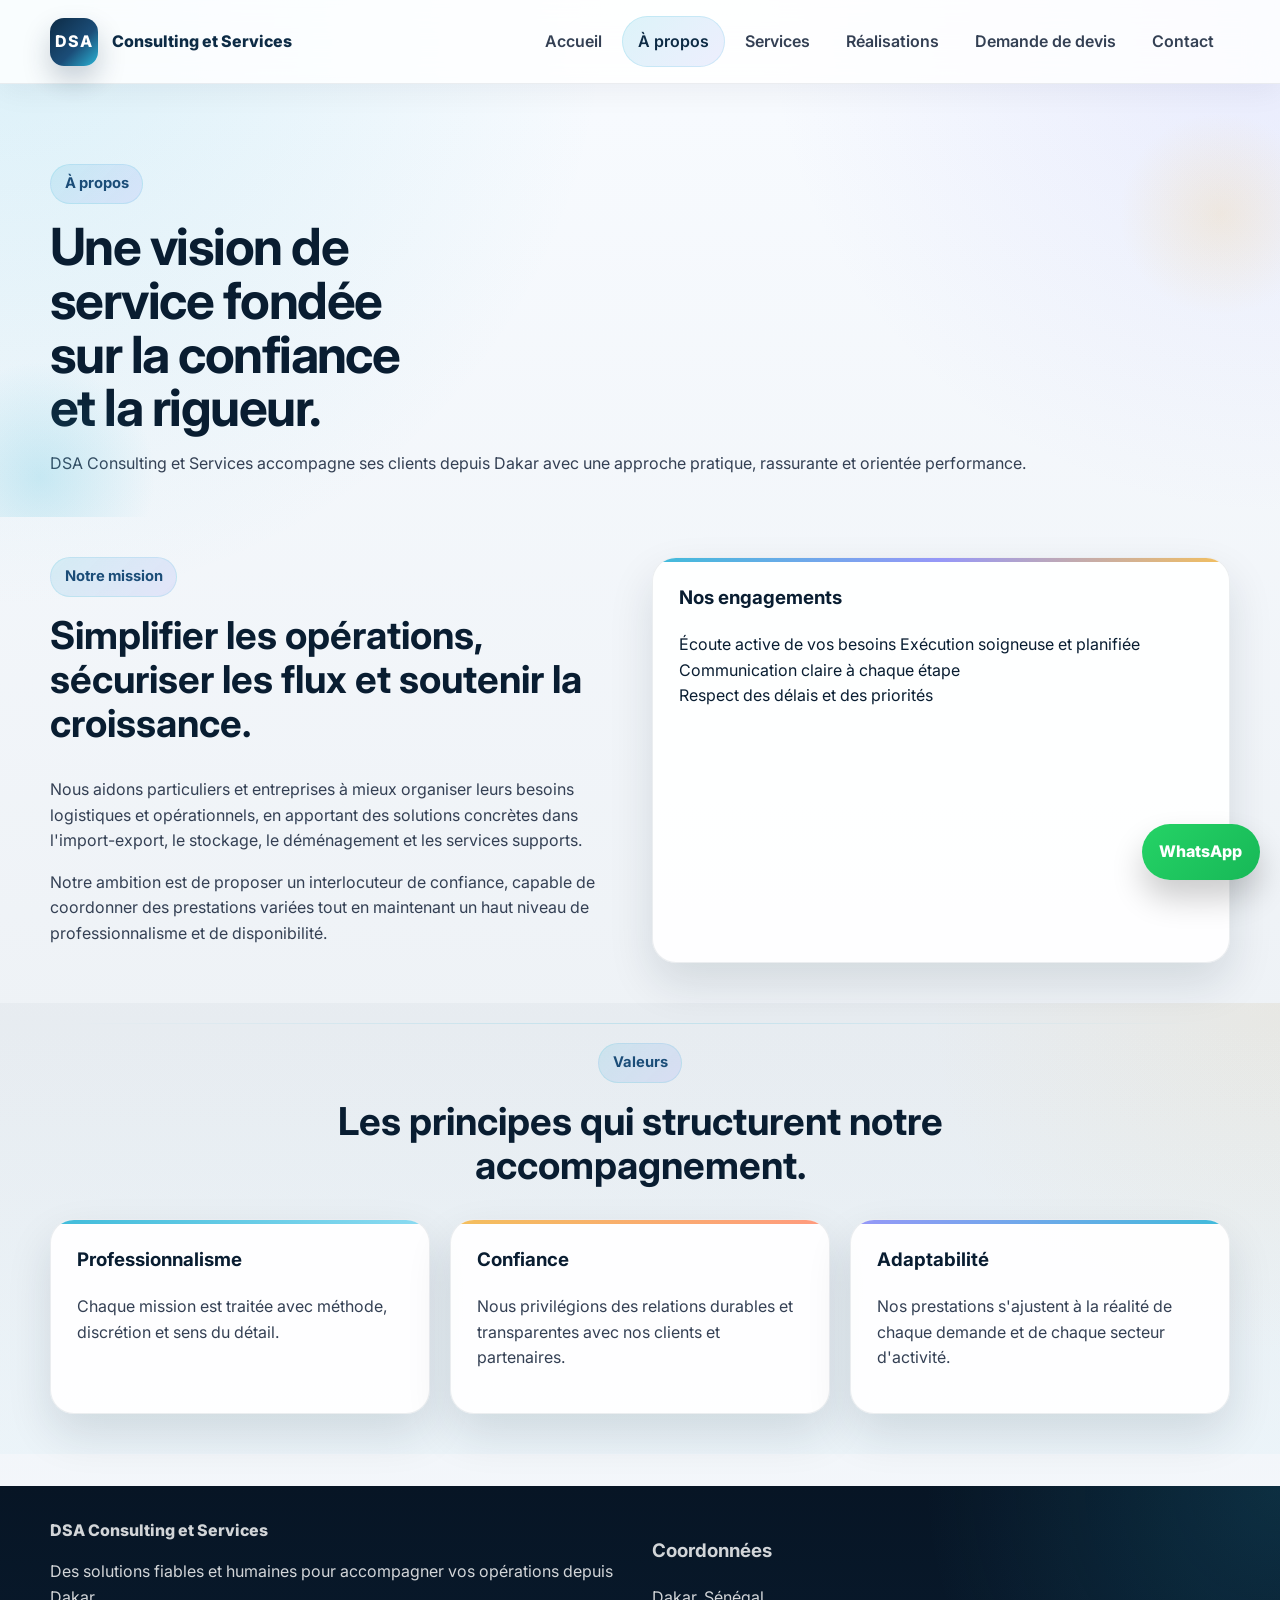
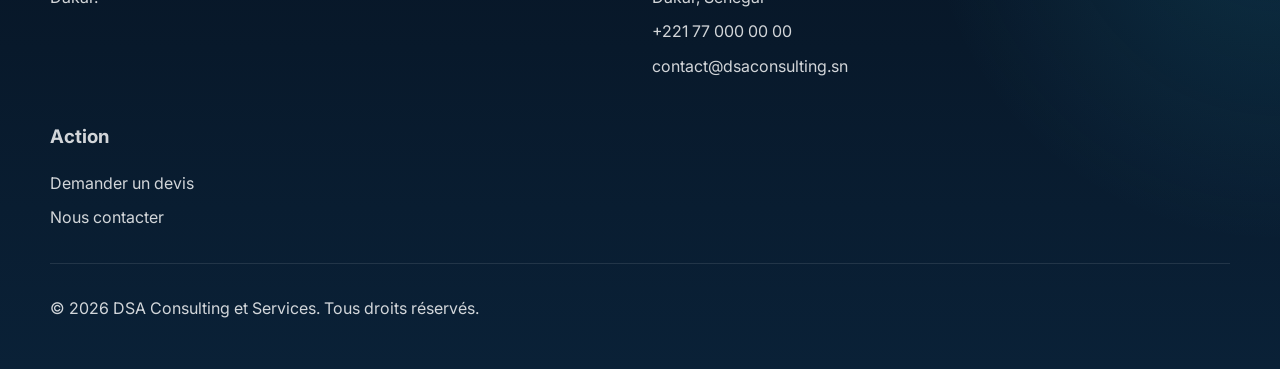
==== about.html @ 28b9440c "Site web DSA Consulting et Services - Version initiale" ====
<!DOCTYPE html>
<html lang="fr">
<head>
  <meta charset="UTF-8">
  <meta name="viewport" content="width=device-width, initial-scale=1.0">
  <title>À propos | DSA Consulting et Services</title>
  <meta name="description" content="Découvrez DSA Consulting et Services, entreprise basée à Dakar spécialisée dans l'import-export, la logistique et les services d'accompagnement pour particuliers et entreprises.">
  <meta name="robots" content="index, follow">
  <link rel="preconnect" href="https://fonts.googleapis.com">
  <link rel="preconnect" href="https://fonts.gstatic.com" crossorigin>
  <link href="https://fonts.googleapis.com/css2?family=Inter:wght@400;500;600;700;800&display=swap" rel="stylesheet">
  <link rel="stylesheet" href="assets/styles.css">
  <script defer src="assets/script.js"></script>
</head>
<body>
  <a class="skip-link" href="#main-content">Aller au contenu</a>

  <header class="site-header">
    <div class="container nav-wrapper">
      <a class="brand" href="index.html">
        <span class="brand-mark">DSA</span>
        <span class="brand-text">Consulting et Services</span>
      </a>
      <button class="nav-toggle" type="button" aria-expanded="false" aria-controls="site-nav">
        <span></span>
        <span></span>
        <span></span>
      </button>
      <nav class="site-nav" id="site-nav" aria-label="Navigation principale">
        <a href="index.html">Accueil</a>
        <a class="is-active" href="about.html">À propos</a>
        <a href="services.html">Services</a>
        <a href="realisations.html">Réalisations</a>
        <a href="devis.html">Demande de devis</a>
        <a href="contact.html">Contact</a>
      </nav>
    </div>
  </header>

  <main id="main-content">
    <section class="page-hero page-hero-small">
      <div class="container">
        <span class="eyebrow">À propos</span>
        <h1>Une vision de service fondée sur la confiance et la rigueur.</h1>
        <p>DSA Consulting et Services accompagne ses clients depuis Dakar avec une approche pratique, rassurante et orientée performance.</p>
      </div>
    </section>

    <section class="section">
      <div class="container split-section">
        <div>
          <div class="section-heading section-heading-left">
            <span class="eyebrow">Notre mission</span>
            <h2>Simplifier les opérations, sécuriser les flux et soutenir la croissance.</h2>
          </div>
          <p>
            Nous aidons particuliers et entreprises à mieux organiser leurs besoins logistiques et opérationnels,
            en apportant des solutions concrètes dans l'import-export, le stockage, le déménagement et les services supports.
          </p>
          <p>
            Notre ambition est de proposer un interlocuteur de confiance, capable de coordonner des prestations variées
            tout en maintenant un haut niveau de professionnalisme et de disponibilité.
          </p>
        </div>
        <div class="card info-panel">
          <h3>Nos engagements</h3>
          <ul class="check-list">
            <li>Écoute active de vos besoins</li>
            <li>Exécution soigneuse et planifiée</li>
            <li>Communication claire à chaque étape</li>
            <li>Respect des délais et des priorités</li>
          </ul>
        </div>
      </div>
    </section>

    <section class="section section-alt">
      <div class="container">
        <div class="section-heading">
          <span class="eyebrow">Valeurs</span>
          <h2>Les principes qui structurent notre accompagnement.</h2>
        </div>
        <div class="grid grid-3">
          <article class="card feature-card">
            <h3>Professionnalisme</h3>
            <p>Chaque mission est traitée avec méthode, discrétion et sens du détail.</p>
          </article>
          <article class="card feature-card">
            <h3>Confiance</h3>
            <p>Nous privilégions des relations durables et transparentes avec nos clients et partenaires.</p>
          </article>
          <article class="card feature-card">
            <h3>Adaptabilité</h3>
            <p>Nos prestations s'ajustent à la réalité de chaque demande et de chaque secteur d'activité.</p>
          </article>
        </div>
      </div>
    </section>
  </main>

  <footer class="site-footer">
    <div class="container footer-grid">
      <div>
        <a class="brand footer-brand" href="index.html">DSA Consulting et Services</a>
        <p>Des solutions fiables et humaines pour accompagner vos opérations depuis Dakar.</p>
      </div>
      <div>
        <h3>Coordonnées</h3>
        <ul class="footer-list">
          <li>Dakar, Sénégal</li>
          <li><a href="tel:+221770000000">+221 77 000 00 00</a></li>
          <li><a href="mailto:contact@dsaconsulting.sn">contact@dsaconsulting.sn</a></li>
        </ul>
      </div>
      <div>
        <h3>Action</h3>
        <ul class="footer-list">
          <li><a href="devis.html">Demander un devis</a></li>
          <li><a href="contact.html">Nous contacter</a></li>
        </ul>
      </div>
    </div>
    <div class="container footer-bottom">
      <p>&copy; 2026 DSA Consulting et Services. Tous droits réservés.</p>
    </div>
  </footer>

  <a class="whatsapp-float" href="https://wa.me/221770000000?text=Bonjour%20DSA%20Consulting%20et%20Services%2C%20je%20souhaite%20obtenir%20des%20informations." target="_blank" rel="noopener" aria-label="Contacter DSA via WhatsApp">
    WhatsApp
  </a>
</body>
</html>
---- assets/styles.css ----
:root {
  --navy: #0d2b45;
  --navy-deep: #091d31;
  --blue-soft: #1b4d78;
  --cyan: #2bb4d6;
  --sky: #7fd7f0;
  --gold: #f2b84b;
  --coral: #ff8f70;
  --lavender: #8b8cf7;
  --gray-100: #f4f7fa;
  --gray-200: #e4e8ed;
  --gray-500: #667085;
  --gray-700: #344054;
  --white: #ffffff;
  --shadow: 0 20px 45px rgba(9, 29, 49, 0.12);
  --shadow-strong: 0 28px 70px rgba(9, 29, 49, 0.18);
  --radius-lg: 24px;
  --radius-md: 18px;
  --radius-sm: 12px;
  --container: 1180px;
}

* {
  box-sizing: border-box;
}

html {
  scroll-behavior: smooth;
}

body {
  margin: 0;
  font-family: "Inter", Arial, sans-serif;
  color: var(--navy-deep);
  background:
    radial-gradient(circle at top left, rgba(43, 180, 214, 0.14), transparent 26%),
    radial-gradient(circle at top right, rgba(139, 140, 247, 0.14), transparent 22%),
    linear-gradient(180deg, #f8fbff 0%, #eef2f6 52%, #f8fbff 100%);
  line-height: 1.6;
  overflow-x: hidden;
}

a {
  color: inherit;
  text-decoration: none;
}

button,
input,
select,
textarea {
  font: inherit;
}

.skip-link {
  position: absolute;
  left: -999px;
  top: 0;
}

.skip-link:focus {
  left: 16px;
  top: 16px;
  background: var(--white);
  color: var(--navy-deep);
  padding: 10px 14px;
  border-radius: 10px;
  z-index: 1000;
}

.container {
  width: min(calc(100% - 2rem), var(--container));
  margin: 0 auto;
}

.site-header {
  position: sticky;
  top: 0;
  z-index: 100;
  background: rgba(255, 255, 255, 0.82);
  backdrop-filter: blur(16px);
  border-bottom: 1px solid rgba(13, 43, 69, 0.08);
  box-shadow: 0 8px 30px rgba(9, 29, 49, 0.05);
}

.nav-wrapper {
  display: flex;
  align-items: center;
  justify-content: space-between;
  gap: 1rem;
  padding: 1rem 0;
}

.brand {
  display: inline-flex;
  align-items: center;
  gap: 0.85rem;
  font-weight: 800;
  color: var(--navy);
}

.brand-mark {
  display: inline-flex;
  align-items: center;
  justify-content: center;
  width: 48px;
  height: 48px;
  border-radius: 14px;
  background: linear-gradient(135deg, var(--navy) 0%, var(--blue-soft) 58%, var(--cyan) 100%);
  color: var(--white);
  letter-spacing: 0.08em;
  box-shadow: 0 14px 28px rgba(13, 43, 69, 0.22);
}

.brand-text {
  max-width: 220px;
  line-height: 1.1;
}

.site-nav {
  display: flex;
  align-items: center;
  gap: 0.25rem;
}

.site-nav a {
  padding: 0.8rem 1rem;
  border-radius: 999px;
  font-weight: 600;
  color: var(--gray-700);
  transition: 0.25s ease;
}

.site-nav a:hover,
.site-nav a.is-active {
  background: linear-gradient(135deg, rgba(43, 180, 214, 0.16), rgba(139, 140, 247, 0.14));
  color: var(--navy);
  box-shadow: inset 0 0 0 1px rgba(43, 180, 214, 0.16);
}

.nav-toggle {
  display: none;
  width: 48px;
  height: 48px;
  border: 0;
  border-radius: 14px;
  background: linear-gradient(135deg, rgba(43, 180, 214, 0.12), rgba(139, 140, 247, 0.12));
  cursor: pointer;
}

.nav-toggle span {
  display: block;
  width: 22px;
  height: 2px;
  margin: 5px auto;
  background: var(--navy);
  border-radius: 999px;
}

.hero,
.page-hero {
  padding: 5rem 0 3rem;
  position: relative;
  overflow: hidden;
}

.page-hero-small {
  padding-bottom: 1.5rem;
}

.hero::before,
.page-hero::before {
  content: "";
  position: absolute;
  inset: auto auto -80px -80px;
  width: 240px;
  height: 240px;
  background: radial-gradient(circle, rgba(43, 180, 214, 0.2), transparent 68%);
  border-radius: 50%;
  pointer-events: none;
  animation: floaty 7s ease-in-out infinite;
}

.hero::after,
.page-hero::after {
  content: "";
  position: absolute;
  top: 20px;
  right: -50px;
  width: 220px;
  height: 220px;
  background: radial-gradient(circle, rgba(242, 184, 75, 0.16), transparent 65%);
  border-radius: 50%;
  pointer-events: none;
  animation: floaty 9s ease-in-out infinite reverse;
}

.hero-grid,
.work-grid,
.split-section,
.form-layout,
.footer-grid {
  display: grid;
  gap: 1.5rem;
}

.hero-grid {
  grid-template-columns: 1.4fr 0.8fr;
  align-items: center;
  position: relative;
  z-index: 1;
}

.hero-copy h1,
.page-hero h1 {
  margin: 0 0 1rem;
  font-size: clamp(2.2rem, 4vw, 4.5rem);
  line-height: 1.05;
  letter-spacing: -0.03em;
  max-width: 12ch;
}

.hero-copy p,
.page-hero p,
.section-heading p,
.card p,
.split-section p,
.contact-box p {
  color: var(--gray-700);
}

.eyebrow {
  display: inline-flex;
  margin-bottom: 1rem;
  padding: 0.45rem 0.85rem;
  border-radius: 999px;
  background: linear-gradient(135deg, rgba(43, 180, 214, 0.14), rgba(139, 140, 247, 0.16));
  color: var(--blue-soft);
  font-size: 0.92rem;
  font-weight: 700;
  border: 1px solid rgba(43, 180, 214, 0.14);
}

.hero-actions {
  display: flex;
  flex-wrap: wrap;
  gap: 1rem;
  margin: 2rem 0 1.25rem;
}

.btn {
  display: inline-flex;
  align-items: center;
  justify-content: center;
  gap: 0.5rem;
  padding: 0.95rem 1.4rem;
  border: 1px solid transparent;
  border-radius: 999px;
  font-weight: 700;
  cursor: pointer;
  transition: transform 0.25s ease, box-shadow 0.25s ease, background 0.25s ease;
}

.btn:hover {
  transform: translateY(-2px);
}

.btn-primary {
  background: linear-gradient(135deg, var(--navy) 0%, var(--blue-soft) 55%, var(--cyan) 100%);
  color: var(--white);
  box-shadow: 0 18px 34px rgba(13, 43, 69, 0.26);
}

.btn-secondary {
  border-color: rgba(43, 180, 214, 0.22);
  background: linear-gradient(135deg, rgba(255, 255, 255, 0.98), rgba(127, 215, 240, 0.16));
  color: var(--navy);
  box-shadow: 0 12px 24px rgba(9, 29, 49, 0.08);
}

.btn-block {
  width: 100%;
}

.hero-highlights,
.footer-list,
.check-list {
  margin: 0;
  padding: 0;
  list-style: none;
}

.hero-highlights {
  display: flex;
  flex-wrap: wrap;
  gap: 0.75rem;
}

.hero-highlights li,
.check-list li {
  display: inline-flex;
  align-items: center;
  gap: 0.5rem;
}

.hero-highlights li {
  padding: 0.65rem 0.95rem;
  border-radius: 999px;
  background: linear-gradient(135deg, rgba(255, 255, 255, 0.94), rgba(127, 215, 240, 0.18));
  border: 1px solid rgba(43, 180, 214, 0.12);
  box-shadow: 0 12px 24px rgba(9, 29, 49, 0.06);
}

.hero-card,
.service-stack {
  display: grid;
  gap: 1rem;
}

.stat-card,
.card {
  background: rgba(255, 255, 255, 0.92);
  border: 1px solid rgba(13, 43, 69, 0.08);
  border-radius: var(--radius-lg);
  box-shadow: var(--shadow);
}

.stat-card {
  padding: 1.4rem;
  background:
    linear-gradient(180deg, rgba(255, 255, 255, 0.96), rgba(248, 251, 255, 0.94)),
    linear-gradient(135deg, rgba(43, 180, 214, 0.08), rgba(139, 140, 247, 0.06));
  border-color: rgba(43, 180, 214, 0.12);
}

.stat-value {
  display: block;
  margin-bottom: 0.25rem;
  font-size: 2.3rem;
  font-weight: 800;
  color: var(--navy);
}

.stat-label {
  color: var(--gray-700);
}

.section {
  padding: 2.5rem 0;
  position: relative;
}

.section-alt {
  background:
    linear-gradient(180deg, rgba(13, 43, 69, 0.03), rgba(43, 180, 214, 0.035)),
    radial-gradient(circle at right top, rgba(242, 184, 75, 0.08), transparent 26%);
}

.section-alt::before {
  content: "";
  position: absolute;
  top: 20px;
  left: 50%;
  transform: translateX(-50%);
  width: min(92%, 1140px);
  height: 1px;
  background: linear-gradient(90deg, transparent, rgba(43, 180, 214, 0.2), transparent);
}

.section-heading {
  max-width: 760px;
  margin: 0 auto 2rem;
  text-align: center;
}

.section-heading-left {
  margin-left: 0;
  text-align: left;
}

.section-heading h2 {
  margin: 0 0 1rem;
  font-size: clamp(1.8rem, 3vw, 3rem);
  line-height: 1.15;
}

.grid {
  display: grid;
  gap: 1.25rem;
}

.grid-2 {
  grid-template-columns: repeat(2, minmax(0, 1fr));
}

.grid-3 {
  grid-template-columns: repeat(3, minmax(0, 1fr));
}

.grid-4 {
  grid-template-columns: repeat(4, minmax(0, 1fr));
}

.card {
  padding: 1.6rem;
  position: relative;
  overflow: hidden;
  transition: transform 0.3s ease, box-shadow 0.3s ease, border-color 0.3s ease;
}

.card::before {
  content: "";
  position: absolute;
  inset: 0 auto auto 0;
  width: 100%;
  height: 4px;
  background: linear-gradient(90deg, var(--cyan), var(--lavender), var(--gold));
  opacity: 0.9;
}

.card:hover,
.stat-card:hover,
.timeline-item:hover {
  transform: translateY(-6px);
  box-shadow: var(--shadow-strong);
}

.grid-3 .card:nth-child(3n + 1)::before,
.service-stack .card:nth-child(3n + 1)::before {
  background: linear-gradient(90deg, var(--cyan), var(--sky));
}

.grid-3 .card:nth-child(3n + 2)::before,
.service-stack .card:nth-child(3n + 2)::before {
  background: linear-gradient(90deg, var(--gold), var(--coral));
}

.grid-3 .card:nth-child(3n + 3)::before,
.service-stack .card:nth-child(3n + 3)::before {
  background: linear-gradient(90deg, var(--lavender), var(--cyan));
}

.feature-card h3,
.value-card h3,
.project-card h3,
.project-card h2,
.service-card-large h2,
.mini-card h3,
.timeline-item h3,
.cta-panel h2,
.form-card h2,
.contact-sidebar h2,
.info-panel h3 {
  margin-top: 0;
}

.work-grid,
.split-section,
.form-layout,
.footer-grid {
  grid-template-columns: repeat(2, minmax(0, 1fr));
}

.timeline {
  display: grid;
  gap: 1rem;
}

.timeline-item {
  display: grid;
  grid-template-columns: auto 1fr;
  gap: 1rem;
  align-items: start;
  padding: 1.15rem 1.25rem;
  border-radius: var(--radius-md);
  background: linear-gradient(180deg, rgba(255, 255, 255, 0.88), rgba(248, 251, 255, 0.84));
  border: 1px solid rgba(43, 180, 214, 0.1);
  box-shadow: 0 14px 30px rgba(9, 29, 49, 0.08);
  transition: transform 0.3s ease, box-shadow 0.3s ease;
}

.step {
  display: inline-flex;
  align-items: center;
  justify-content: center;
  width: 48px;
  height: 48px;
  border-radius: 14px;
  background: linear-gradient(135deg, var(--navy) 0%, var(--blue-soft) 50%, var(--cyan) 100%);
  color: var(--white);
  font-weight: 800;
  box-shadow: 0 12px 24px rgba(27, 77, 120, 0.28);
}

.cta-panel {
  align-self: start;
  padding: 2rem;
  background:
    radial-gradient(circle at top right, rgba(242, 184, 75, 0.22), transparent 34%),
    linear-gradient(180deg, rgba(13, 43, 69, 0.98) 0%, rgba(27, 77, 120, 0.98) 60%, rgba(43, 180, 214, 0.95) 100%);
  color: var(--white);
}

.cta-panel p,
.cta-panel h2 {
  color: var(--white);
}

.project-type {
  display: inline-block;
  margin-bottom: 0.85rem;
  color: var(--blue-soft);
  font-size: 0.92rem;
  font-weight: 700;
  padding: 0.35rem 0.7rem;
  border-radius: 999px;
  background: rgba(43, 180, 214, 0.1);
}

.accent-card {
  background:
    radial-gradient(circle at top right, rgba(242, 184, 75, 0.2), transparent 28%),
    linear-gradient(180deg, rgba(13, 43, 69, 0.98) 0%, rgba(27, 77, 120, 0.98) 58%, rgba(139, 140, 247, 0.96) 100%);
  color: var(--white);
}

.accent-card .project-type,
.accent-card p,
.accent-card h2 {
  color: var(--white);
}

.form-card,
.contact-sidebar {
  padding: 2rem;
}

.form-grid {
  display: grid;
  grid-template-columns: repeat(2, minmax(0, 1fr));
  gap: 1rem;
}

label {
  display: grid;
  gap: 0.45rem;
  font-weight: 600;
  color: var(--navy);
}

.full-width {
  grid-column: 1 / -1;
}

input,
select,
textarea {
  width: 100%;
  padding: 0.95rem 1rem;
  border: 1px solid rgba(43, 180, 214, 0.16);
  border-radius: 14px;
  background: linear-gradient(180deg, #fbfdff, #f6fbff);
  color: var(--navy-deep);
  box-shadow: inset 0 1px 0 rgba(255, 255, 255, 0.9);
}

input:focus,
select:focus,
textarea:focus {
  outline: 2px solid rgba(43, 180, 214, 0.18);
  border-color: rgba(43, 180, 214, 0.45);
  box-shadow: 0 0 0 6px rgba(43, 180, 214, 0.08);
}

.form-feedback {
  min-height: 1.5rem;
  margin: 1rem 0 0;
  color: var(--blue-soft);
  font-weight: 600;
}

.contact-box + .contact-box {
  margin-top: 1.25rem;
}

.footer-grid {
  padding: 2rem 0;
}

.site-footer {
  margin-top: 2rem;
  background:
    radial-gradient(circle at top right, rgba(43, 180, 214, 0.16), transparent 26%),
    linear-gradient(180deg, #071525 0%, #0a2137 100%);
  color: rgba(255, 255, 255, 0.82);
}

.site-footer a,
.site-footer p,
.site-footer h3 {
  color: inherit;
}

.footer-brand {
  color: var(--white);
}

.footer-list {
  display: grid;
  gap: 0.55rem;
}

.footer-bottom {
  padding: 1rem 0 2rem;
  border-top: 1px solid rgba(255, 255, 255, 0.1);
}

.whatsapp-float {
  position: fixed;
  right: 20px;
  bottom: 20px;
  z-index: 110;
  padding: 0.95rem 1.1rem;
  border-radius: 999px;
  background: linear-gradient(135deg, #25d366, #17b857);
  color: var(--white);
  font-weight: 800;
  box-shadow: 0 18px 32px rgba(0, 0, 0, 0.2);
  animation: pulse 2.8s ease-in-out infinite;
}

@keyframes floaty {
  0%,
  100% {
    transform: translateY(0);
  }

  50% {
    transform: translateY(-16px);
  }
}

@keyframes pulse {
  0%,
  100% {
    transform: scale(1);
    box-shadow: 0 18px 32px rgba(0, 0, 0, 0.2);
  }

  50% {
    transform: scale(1.04);
    box-shadow: 0 22px 36px rgba(37, 211, 102, 0.24);
  }
}

@media (prefers-reduced-motion: reduce) {
  *,
  *::before,
  *::after {
    animation: none !important;
    transition: none !important;
    scroll-behavior: auto !important;
  }
}

@media (max-width: 980px) {
  .hero-grid,
  .work-grid,
  .split-section,
  .form-layout,
  .footer-grid,
  .grid-3,
  .grid-4 {
    grid-template-columns: 1fr;
  }

  .grid-2,
  .form-grid {
    grid-template-columns: 1fr;
  }

  .nav-toggle {
    display: inline-block;
  }

  .site-nav {
    position: absolute;
    top: calc(100% + 10px);
    left: 1rem;
    right: 1rem;
    display: none;
    flex-direction: column;
    align-items: stretch;
    padding: 0.75rem;
    background: rgba(255, 255, 255, 0.98);
    border-radius: 20px;
    box-shadow: var(--shadow);
    border: 1px solid rgba(13, 43, 69, 0.08);
  }

  .site-nav.is-open {
    display: flex;
  }

  .site-nav a {
    border-radius: 14px;
  }

  .hero,
  .page-hero {
    padding-top: 3rem;
  }
}

@media (max-width: 640px) {
  .container {
    width: min(calc(100% - 1.2rem), var(--container));
  }

  .brand-text {
    max-width: 150px;
    font-size: 0.92rem;
  }

  .hero-actions,
  .hero-highlights {
    flex-direction: column;
  }

  .btn,
  .hero-highlights li,
  .whatsapp-float {
    width: 100%;
    justify-content: center;
  }

  .card,
  .form-card,
  .contact-sidebar,
  .cta-panel {
    padding: 1.3rem;
  }

  .hero-copy h1,
  .page-hero h1 {
    font-size: 2rem;
  }
}
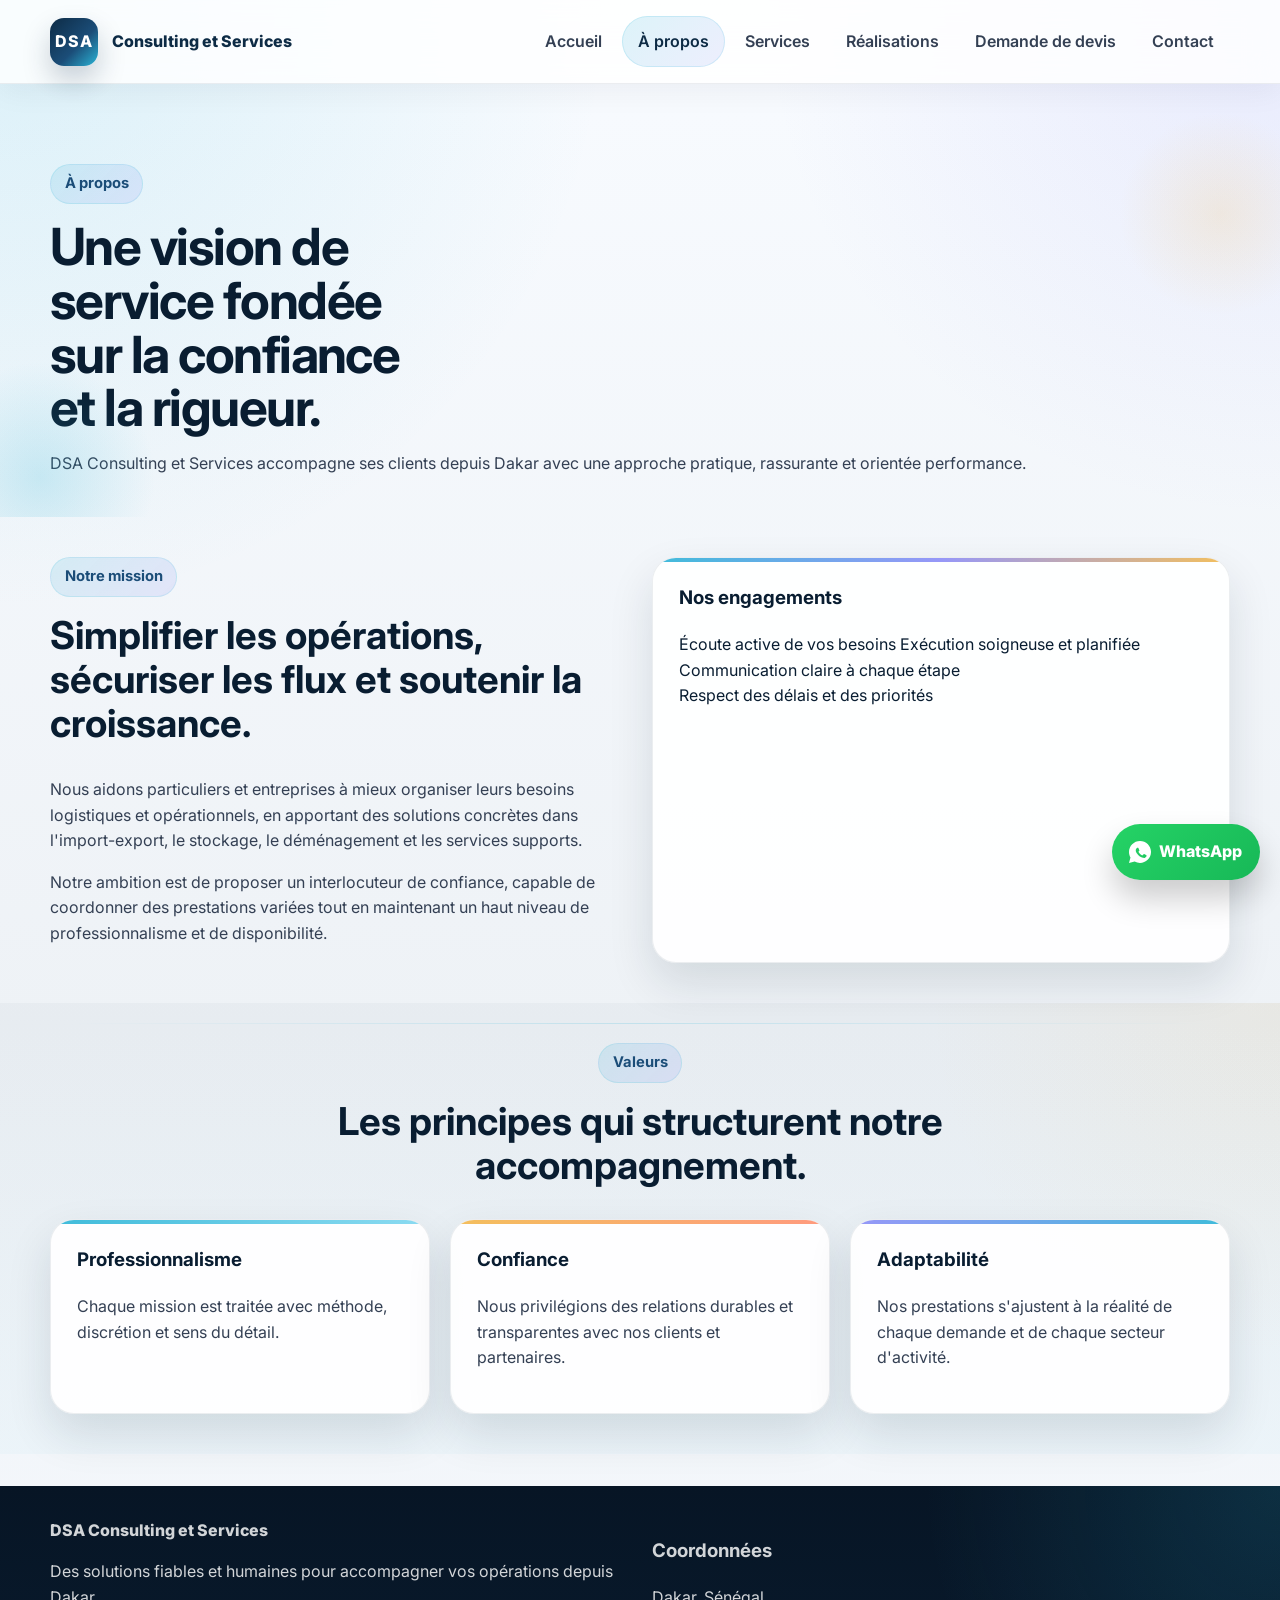
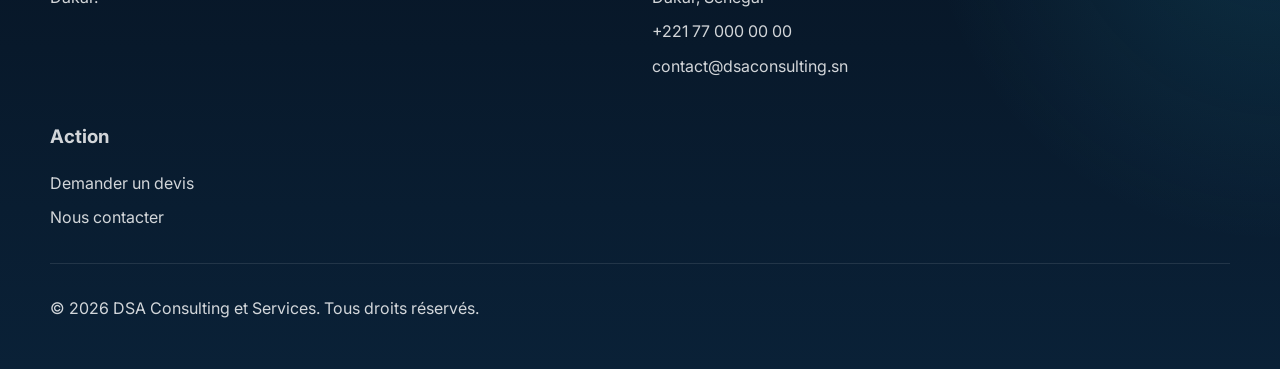
==== commit 2f0faa9e: "Amelioration bouton WhatsApp : bulle circulaire sur mobile" ====
--- a/about.html
+++ b/about.html
@@ -126,7 +126,10 @@
   </footer>
 
   <a class="whatsapp-float" href="https://wa.me/221770000000?text=Bonjour%20DSA%20Consulting%20et%20Services%2C%20je%20souhaite%20obtenir%20des%20informations." target="_blank" rel="noopener" aria-label="Contacter DSA via WhatsApp">
-    WhatsApp
+    <svg class="wa-icon" viewBox="0 0 32 32" aria-hidden="true" focusable="false">
+      <path fill="currentColor" d="M16.004 0C7.17 0 0 7.17 0 16.004c0 2.822.74 5.574 2.145 7.993L0 32l8.213-2.141a15.93 15.93 0 0 0 7.79 2.047h.001c8.833 0 16.003-7.17 16.003-16.003C32.007 7.17 24.837 0 16.004 0zm9.244 22.702c-.38.964-1.832 1.79-2.59 1.904-.67.102-1.528.14-2.445-.153-.563-.179-1.284-.42-2.206-.816-3.876-1.673-6.41-5.67-6.604-5.93-.194-.26-1.583-2.104-1.583-4.008 0-1.905 1.003-2.845 1.357-3.225.354-.38.772-.476 1.03-.476h.736c.236 0 .554-.089.866.664.315.752 1.07 2.6 1.167 2.788.097.189.162.41.032.656-.13.246-.194.4-.388.616-.194.216-.407.482-.584.648-.195.195-.398.406-.17.797.228.39 1.014 1.673 2.176 2.708 1.495 1.333 2.752 1.745 3.143 1.938.39.194.616.162.846-.097.23-.259.978-1.14 1.237-1.53.26-.388.519-.323.87-.194.35.13 2.206 1.04 2.59 1.233.388.195.647.291.744.453.097.162.097.934-.292 1.898z"/>
+    </svg>
+    <span class="wa-text">WhatsApp</span>
   </a>
 </body>
 </html>
--- a/assets/styles.css
+++ b/assets/styles.css
@@ -620,6 +620,9 @@
   right: 20px;
   bottom: 20px;
   z-index: 110;
+  display: inline-flex;
+  align-items: center;
+  gap: 0.5rem;
   padding: 0.95rem 1.1rem;
   border-radius: 999px;
   background: linear-gradient(135deg, #25d366, #17b857);
@@ -627,6 +630,16 @@
   font-weight: 800;
   box-shadow: 0 18px 32px rgba(0, 0, 0, 0.2);
   animation: pulse 2.8s ease-in-out infinite;
+}
+
+.whatsapp-float .wa-icon {
+  width: 22px;
+  height: 22px;
+  flex-shrink: 0;
+}
+
+.whatsapp-float .wa-text {
+  white-space: nowrap;
 }
 
 @keyframes floaty {
@@ -728,10 +741,28 @@
   }
 
   .btn,
-  .hero-highlights li,
-  .whatsapp-float {
+  .hero-highlights li {
     width: 100%;
     justify-content: center;
+  }
+
+  .whatsapp-float {
+    width: 58px;
+    height: 58px;
+    padding: 0;
+    right: 16px;
+    bottom: 16px;
+    border-radius: 50%;
+    justify-content: center;
+  }
+
+  .whatsapp-float .wa-icon {
+    width: 30px;
+    height: 30px;
+  }
+
+  .whatsapp-float .wa-text {
+    display: none;
   }
 
   .card,
